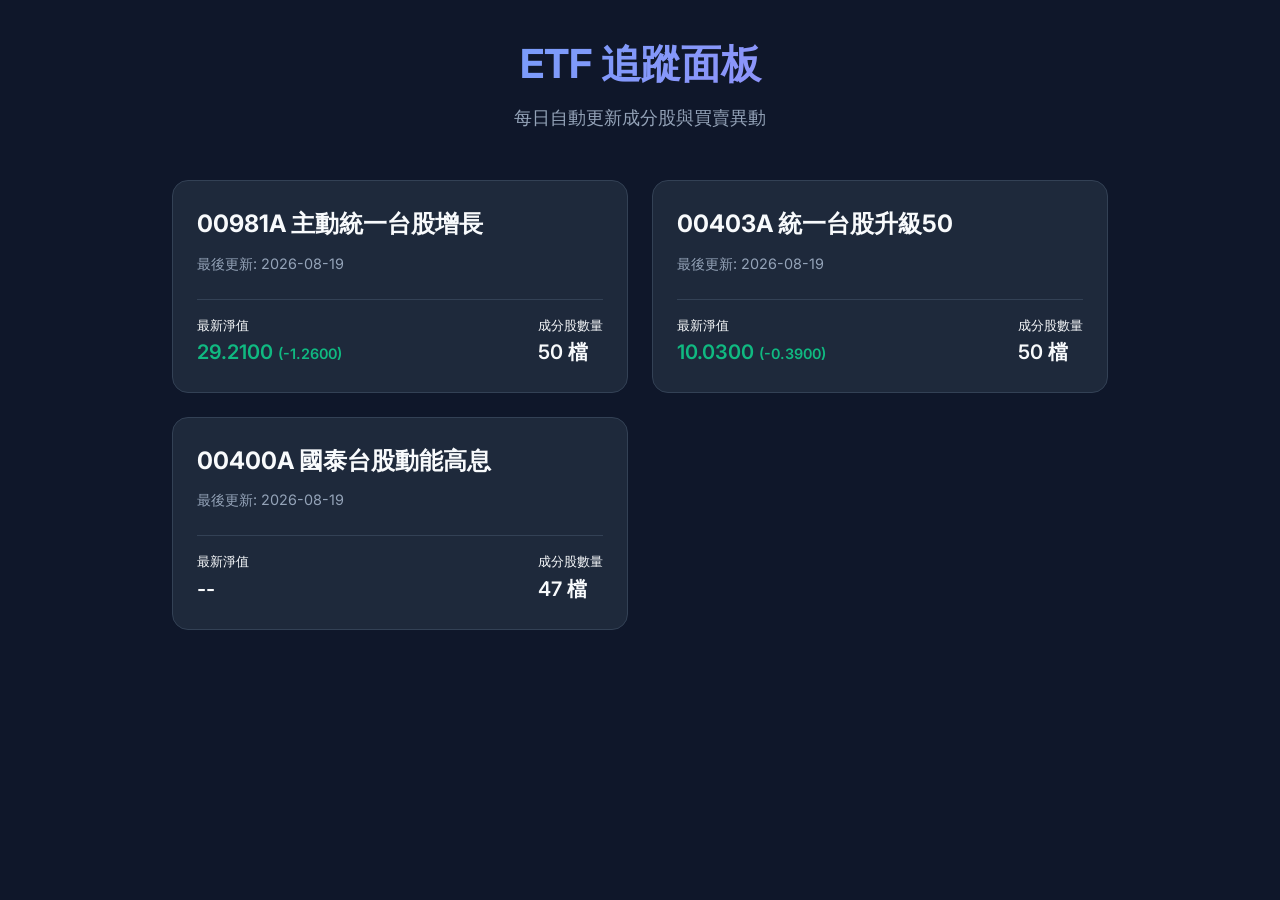
==== index.html @ e18d9647 "Add GitHub Actions workflow and Web UI" ====
<!DOCTYPE html>
<html lang="zh-TW">
<head>
    <meta charset="UTF-8">
    <meta name="viewport" content="width=device-width, initial-scale=1.0">
    <title>ETF 持股與異動追蹤</title>
    <link rel="stylesheet" href="style.css">
    <link href="https://fonts.googleapis.com/css2?family=Inter:wght@400;500;600;700&display=swap" rel="stylesheet">
</head>
<body>
    <div id="app">
        <!-- 導覽列 -->
        <header>
            <div class="header-content">
                <h1>ETF 追蹤面板</h1>
                <p>每日自動更新成分股與買賣異動</p>
            </div>
        </header>

        <!-- 首頁 (ETF 卡片列表) -->
        <main id="home-view" class="view active">
            <div class="cards-container" id="etf-cards">
                <!-- 卡片將由 JS 動態生成 -->
            </div>
        </main>

        <!-- 詳細頁面 -->
        <main id="detail-view" class="view">
            <button id="back-btn" class="btn-back">
                <svg width="24" height="24" viewBox="0 0 24 24" fill="none" stroke="currentColor" stroke-width="2" stroke-linecap="round" stroke-linejoin="round"><path d="M19 12H5M12 19l-7-7 7-7"/></svg>
                返回列表
            </button>
            
            <div class="detail-header">
                <h2 id="detail-title">--</h2>
                <div class="detail-meta">
                    <span id="detail-date" class="badge">--</span>
                    <span id="detail-nav" class="badge highlight">--</span>
                </div>
            </div>

            <div class="tabs">
                <button class="tab-btn active" data-target="changes-content">今日異動</button>
                <button class="tab-btn" data-target="holdings-content">所有持股</button>
            </div>

            <div class="tab-content">
                <!-- 今日異動 -->
                <div id="changes-content" class="content-pane active">
                    <div id="summary-cards" class="summary-grid">
                        <!-- 總結卡片動態生成 -->
                    </div>
                    
                    <div class="changes-lists">
                        <div class="change-section" id="added-section" style="display:none;">
                            <h3 class="text-green">🟢 新增成分股</h3>
                            <ul id="added-list" class="item-list"></ul>
                        </div>
                        <div class="change-section" id="removed-section" style="display:none;">
                            <h3 class="text-red">🔴 剔除成分股</h3>
                            <ul id="removed-list" class="item-list"></ul>
                        </div>
                        <div class="change-section" id="changed-section" style="display:none;">
                            <h3 class="text-blue">🔄 持股異動</h3>
                            <div class="table-responsive">
                                <table class="data-table">
                                    <thead>
                                        <tr>
                                            <th>股票</th>
                                            <th>股數變化</th>
                                            <th>權重變化</th>
                                            <th>收盤價</th>
                                            <th>估算買賣金額</th>
                                        </tr>
                                    </thead>
                                    <tbody id="changed-tbody"></tbody>
                                </table>
                            </div>
                        </div>
                        <div id="no-changes-msg" class="empty-state" style="display:none;">
                            <p>今日無任何持股變動</p>
                        </div>
                    </div>
                </div>

                <!-- 所有持股 -->
                <div id="holdings-content" class="content-pane">
                    <div class="table-responsive">
                        <table class="data-table">
                            <thead>
                                <tr>
                                    <th>排名</th>
                                    <th>股票名稱</th>
                                    <th>權重</th>
                                    <th>股數</th>
                                    <th>收盤價</th>
                                    <th>總市值(估)</th>
                                </tr>
                            </thead>
                            <tbody id="holdings-tbody"></tbody>
                        </table>
                    </div>
                </div>
            </div>
        </main>
    </div>

    <script src="app.js"></script>
</body>
</html>
---- style.css ----
:root {
    --bg-color: #0f172a;
    --card-bg: #1e293b;
    --text-primary: #f8fafc;
    --text-secondary: #94a3b8;
    --accent: #3b82f6;
    --accent-hover: #60a5fa;
    --green: #10b981;
    --red: #ef4444;
    --border: #334155;
    --glow: rgba(59, 130, 246, 0.5);
}

* {
    margin: 0;
    padding: 0;
    box-sizing: border-box;
}

body {
    font-family: 'Inter', -apple-system, BlinkMacSystemFont, sans-serif;
    background-color: var(--bg-color);
    color: var(--text-primary);
    line-height: 1.6;
    -webkit-font-smoothing: antialiased;
}

#app {
    max-width: 1000px;
    margin: 0 auto;
    padding: 2rem;
}

header {
    text-align: center;
    margin-bottom: 3rem;
    position: relative;
}

header h1 {
    font-size: 2.5rem;
    font-weight: 700;
    background: linear-gradient(135deg, #60a5fa, #a78bfa);
    -webkit-background-clip: text;
    -webkit-text-fill-color: transparent;
    margin-bottom: 0.5rem;
}

header p {
    color: var(--text-secondary);
    font-size: 1.1rem;
}

/* Views */
.view {
    display: none;
    animation: fadeIn 0.4s ease;
}

.view.active {
    display: block;
}

@keyframes fadeIn {
    from { opacity: 0; transform: translateY(10px); }
    to { opacity: 1; transform: translateY(0); }
}

/* Cards */
.cards-container {
    display: grid;
    grid-template-columns: repeat(auto-fit, minmax(300px, 1fr));
    gap: 1.5rem;
}

.card {
    background: var(--card-bg);
    border-radius: 16px;
    padding: 1.5rem;
    border: 1px solid var(--border);
    cursor: pointer;
    transition: all 0.3s cubic-bezier(0.4, 0, 0.2, 1);
    position: relative;
    overflow: hidden;
}

.card::before {
    content: '';
    position: absolute;
    top: 0; left: 0; right: 0; height: 4px;
    background: linear-gradient(90deg, var(--accent), #a78bfa);
    opacity: 0;
    transition: opacity 0.3s;
}

.card:hover {
    transform: translateY(-5px);
    box-shadow: 0 10px 25px -5px rgba(0, 0, 0, 0.5), 0 0 15px var(--glow);
    border-color: var(--accent);
}

.card:hover::before {
    opacity: 1;
}

.card h2 {
    font-size: 1.5rem;
    margin-bottom: 0.5rem;
}

.card p {
    color: var(--text-secondary);
    font-size: 0.9rem;
    margin-bottom: 1rem;
}

.card-stats {
    display: flex;
    justify-content: space-between;
    align-items: center;
    margin-top: 1.5rem;
    padding-top: 1rem;
    border-top: 1px solid var(--border);
}

.stat-value {
    font-size: 1.25rem;
    font-weight: 600;
}

/* Detail View */
.btn-back {
    background: transparent;
    border: none;
    color: var(--text-secondary);
    font-size: 1rem;
    cursor: pointer;
    display: flex;
    align-items: center;
    gap: 0.5rem;
    margin-bottom: 2rem;
    transition: color 0.2s;
    font-family: inherit;
}

.btn-back:hover {
    color: var(--text-primary);
}

.detail-header {
    display: flex;
    justify-content: space-between;
    align-items: center;
    margin-bottom: 2rem;
    flex-wrap: wrap;
    gap: 1rem;
}

.detail-header h2 {
    font-size: 2rem;
}

.badge {
    background: var(--border);
    padding: 0.25rem 0.75rem;
    border-radius: 9999px;
    font-size: 0.875rem;
    font-weight: 500;
}

.badge.highlight {
    background: rgba(59, 130, 246, 0.2);
    color: #60a5fa;
    border: 1px solid rgba(59, 130, 246, 0.3);
}

/* Tabs */
.tabs {
    display: flex;
    gap: 1rem;
    border-bottom: 1px solid var(--border);
    margin-bottom: 2rem;
}

.tab-btn {
    background: transparent;
    border: none;
    color: var(--text-secondary);
    font-size: 1.1rem;
    padding: 0.75rem 1.5rem;
    cursor: pointer;
    position: relative;
    transition: color 0.2s;
    font-family: inherit;
    font-weight: 500;
}

.tab-btn:hover {
    color: var(--text-primary);
}

.tab-btn.active {
    color: var(--accent);
}

.tab-btn.active::after {
    content: '';
    position: absolute;
    bottom: -1px;
    left: 0;
    right: 0;
    height: 2px;
    background-color: var(--accent);
    box-shadow: 0 -2px 10px var(--glow);
}

.content-pane {
    display: none;
    animation: fadeIn 0.3s ease;
}

.content-pane.active {
    display: block;
}

/* Tables */
.table-responsive {
    overflow-x: auto;
    background: var(--card-bg);
    border-radius: 12px;
    border: 1px solid var(--border);
}

.data-table {
    width: 100%;
    border-collapse: collapse;
    text-align: left;
}

.data-table th, .data-table td {
    padding: 1rem;
    border-bottom: 1px solid var(--border);
    white-space: nowrap;
}

.data-table th {
    background: rgba(15, 23, 42, 0.5);
    color: var(--text-secondary);
    font-weight: 500;
}

.data-table tr:last-child td {
    border-bottom: none;
}

.data-table tbody tr:hover {
    background: rgba(255, 255, 255, 0.02);
}

/* Summary Cards */
.summary-grid {
    display: grid;
    grid-template-columns: repeat(auto-fit, minmax(200px, 1fr));
    gap: 1rem;
    margin-bottom: 2rem;
}

.summary-card {
    background: rgba(15, 23, 42, 0.3);
    border: 1px solid var(--border);
    border-radius: 12px;
    padding: 1.25rem;
    text-align: center;
}

.summary-card .label {
    color: var(--text-secondary);
    font-size: 0.875rem;
    margin-bottom: 0.5rem;
    display: block;
}

.summary-card .value {
    font-size: 1.5rem;
    font-weight: 600;
}

/* Utilities */
.text-green { color: var(--green); }
.text-red { color: var(--red); }
.text-blue { color: #60a5fa; }
.bg-green-soft { background: rgba(16, 185, 129, 0.1); color: var(--green); padding: 0.2rem 0.5rem; border-radius: 4px; }
.bg-red-soft { background: rgba(239, 68, 68, 0.1); color: var(--red); padding: 0.2rem 0.5rem; border-radius: 4px; }

.item-list {
    list-style: none;
    margin-bottom: 1.5rem;
    background: var(--card-bg);
    border-radius: 12px;
    border: 1px solid var(--border);
    padding: 0.5rem;
}

.item-list li {
    padding: 0.75rem 1rem;
    border-bottom: 1px solid var(--border);
}

.item-list li:last-child {
    border-bottom: none;
}

.change-section h3 {
    margin-bottom: 1rem;
    margin-top: 2rem;
    font-size: 1.2rem;
}

.empty-state {
    text-align: center;
    padding: 3rem;
    background: var(--card-bg);
    border-radius: 12px;
    border: 1px dashed var(--border);
    color: var(--text-secondary);
    margin-top: 2rem;
}

@media (max-width: 768px) {
    #app { padding: 1rem; }
    header h1 { font-size: 2rem; }
    .cards-container { grid-template-columns: 1fr; }
}
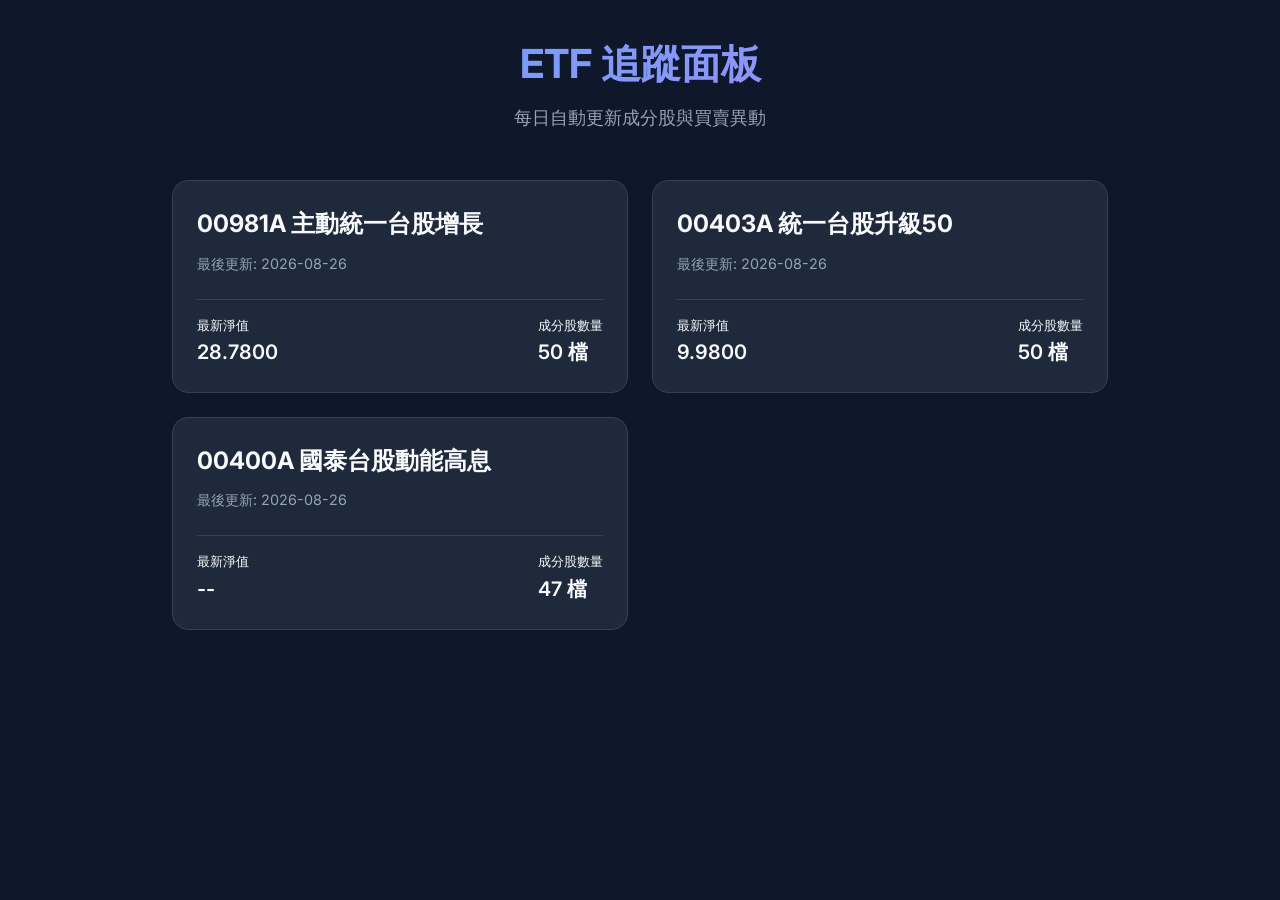
==== commit 7ff2c93e: "Add average price column to UI" ====
--- a/index.html
+++ b/index.html
@@ -94,6 +94,7 @@
                                     <th>權重</th>
                                     <th>股數</th>
                                     <th>收盤價</th>
+                                    <th>均價(估)</th>
                                     <th>總市值(估)</th>
                                 </tr>
                             </thead>
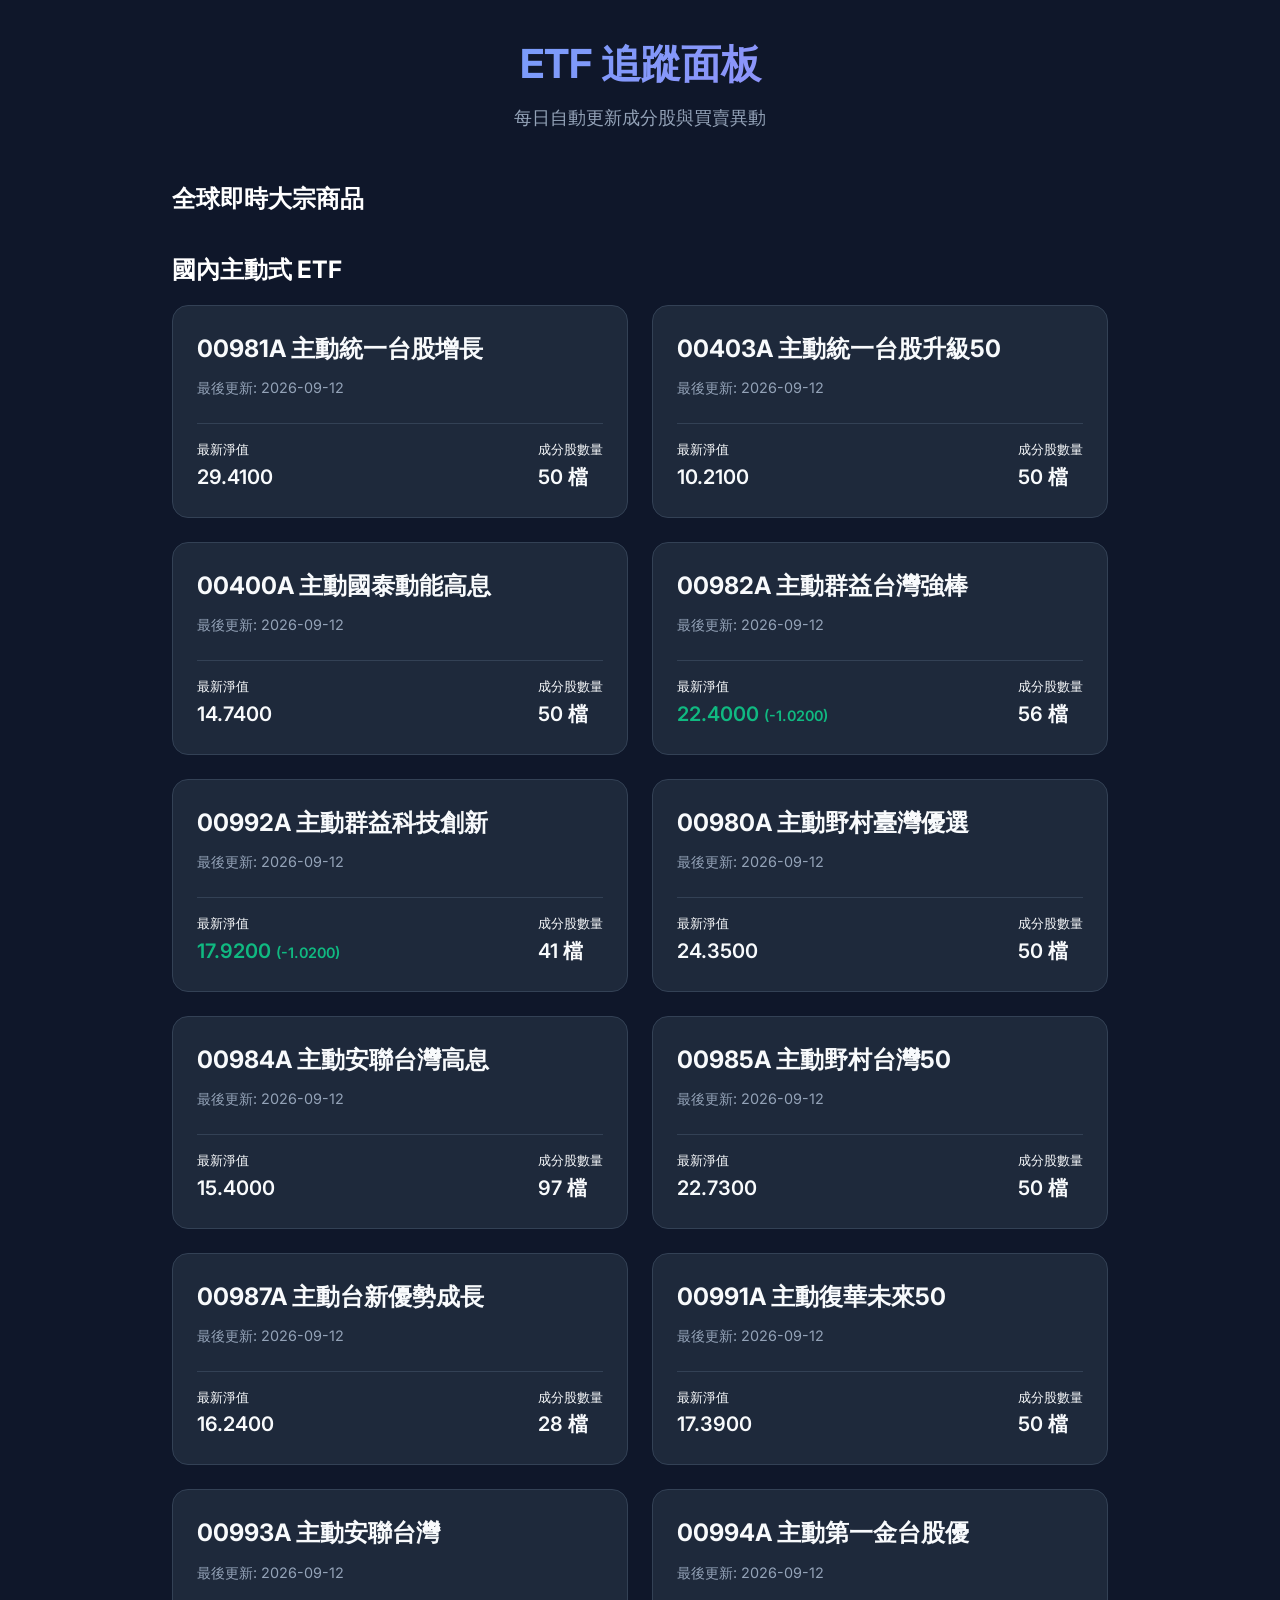
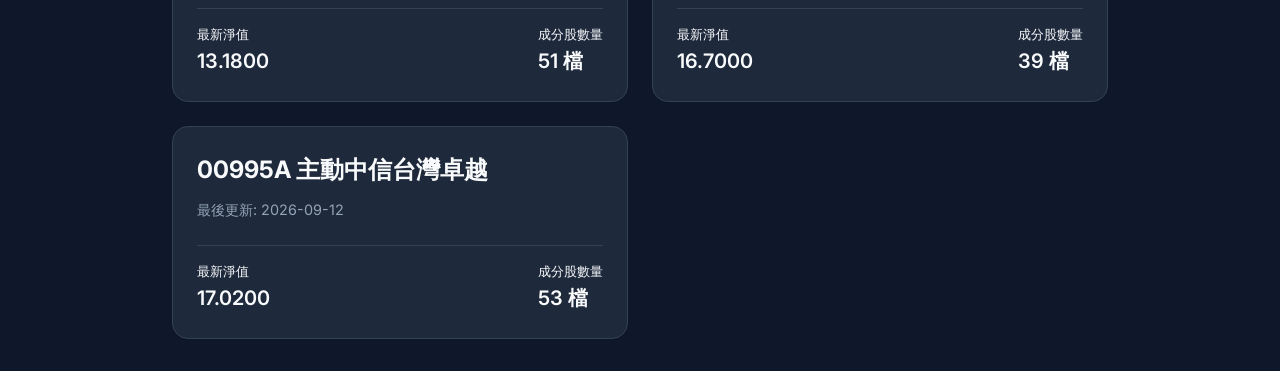
==== commit 5c2f92c4: "Add TradingView widget for Brent Crude Oil" ====
--- a/index.html
+++ b/index.html
@@ -19,6 +19,34 @@
 
         <!-- 首頁 (ETF 卡片列表) -->
         <main id="home-view" class="view active">
+            
+            <div class="section-header" style="margin-bottom: 1rem;">
+                <h2 style="font-size: 1.5rem; color: #fff;">全球即時大宗商品</h2>
+            </div>
+            
+            <!-- TradingView Widget BEGIN -->
+            <div class="tradingview-widget-container" style="margin-bottom: 2rem;">
+              <div class="tradingview-widget-container__widget"></div>
+              <script type="text/javascript" src="https://s3.tradingview.com/external-embedding/embed-widget-mini-symbol-overview.js" async>
+              {
+              "symbol": "TVC:UKOIL",
+              "width": "100%",
+              "height": "220",
+              "locale": "zh_TW",
+              "dateRange": "1D",
+              "colorTheme": "dark",
+              "isTransparent": true,
+              "autosize": false,
+              "largeChartUrl": ""
+            }
+              </script>
+            </div>
+            <!-- TradingView Widget END -->
+
+            <div class="section-header" style="margin-bottom: 1rem;">
+                <h2 style="font-size: 1.5rem; color: #fff;">國內主動式 ETF</h2>
+            </div>
+
             <div class="cards-container" id="etf-cards">
                 <!-- 卡片將由 JS 動態生成 -->
             </div>
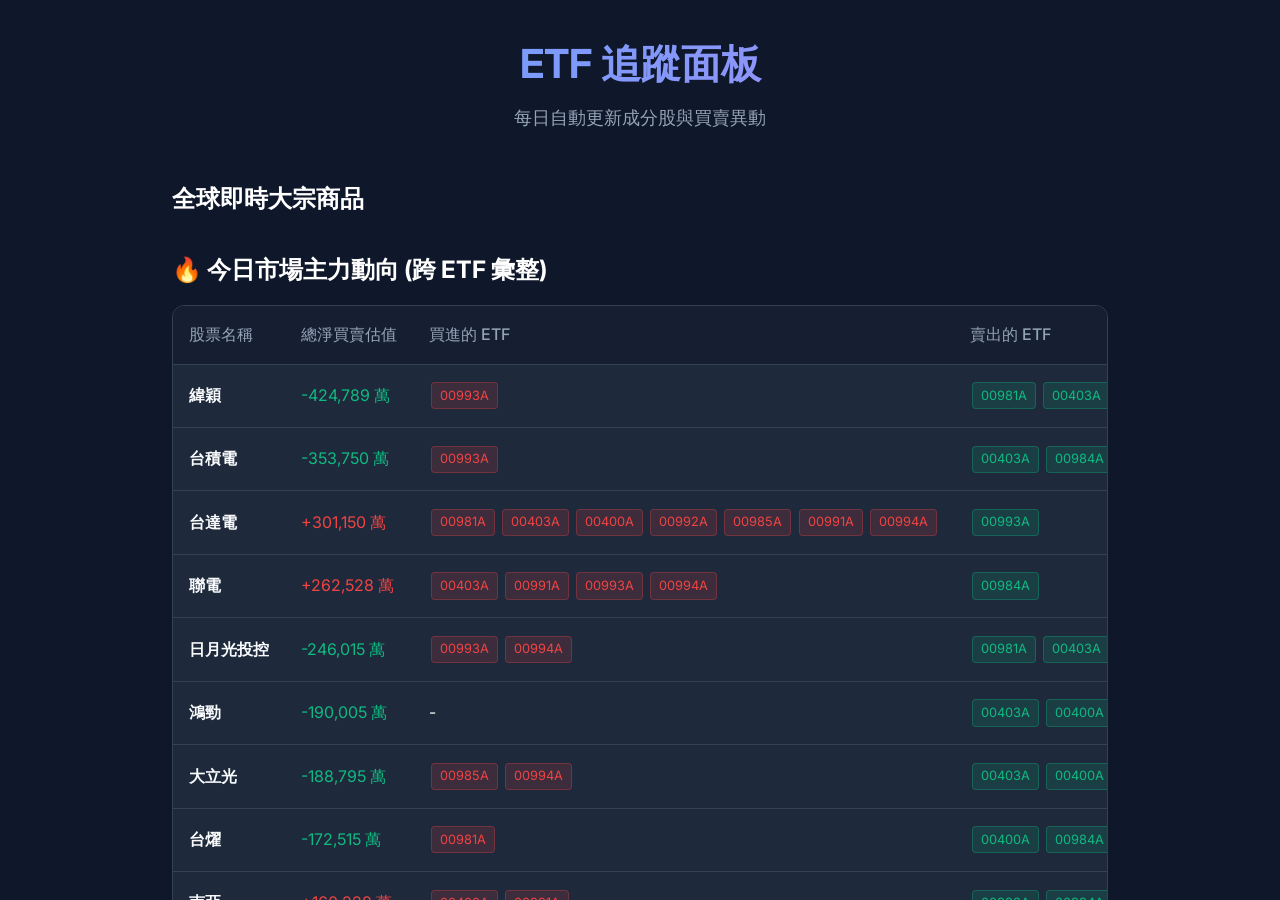
==== commit d30754e4: "feat: Add cross-ETF market activity dashboard" ====
--- a/index.html
+++ b/index.html
@@ -43,8 +43,29 @@
             </div>
             <!-- TradingView Widget END -->
 
+            <!-- 新增：市場主力動向 -->
             <div class="section-header" style="margin-bottom: 1rem;">
-                <h2 style="font-size: 1.5rem; color: #fff;">國內主動式 ETF</h2>
+                <h2 style="font-size: 1.5rem; color: #fff;">🔥 今日市場主力動向 (跨 ETF 彙整)</h2>
+            </div>
+            
+            <div class="table-responsive" style="margin-bottom: 2rem;">
+                <table class="data-table">
+                    <thead>
+                        <tr>
+                            <th>股票名稱</th>
+                            <th>總淨買賣估值</th>
+                            <th>買進的 ETF</th>
+                            <th>賣出的 ETF</th>
+                        </tr>
+                    </thead>
+                    <tbody id="market-activity-tbody">
+                        <tr><td colspan="4" style="text-align:center; color: var(--text-secondary);">資料彙整中...</td></tr>
+                    </tbody>
+                </table>
+            </div>
+
+            <div class="section-header" style="margin-bottom: 1rem;">
+                <h2 style="font-size: 1.5rem; color: #fff;">主動式 ETF 列表</h2>
             </div>
 
             <div class="cards-container" id="etf-cards">
--- a/style.css
+++ b/style.css
@@ -331,3 +331,26 @@
     header h1 { font-size: 2rem; }
     .cards-container { grid-template-columns: 1fr; }
 }
+
+/* ETF Tags */
+.etf-tag {
+    display: inline-block;
+    padding: 0.15rem 0.5rem;
+    border-radius: 4px;
+    font-size: 0.8rem;
+    margin: 0.1rem;
+    white-space: nowrap;
+    border: 1px solid transparent;
+}
+
+.etf-tag-buy {
+    background: rgba(239, 68, 68, 0.15); /* bg-red-soft */
+    color: var(--red);
+    border-color: rgba(239, 68, 68, 0.3);
+}
+
+.etf-tag-sell {
+    background: rgba(16, 185, 129, 0.15); /* bg-green-soft */
+    color: var(--green);
+    border-color: rgba(16, 185, 129, 0.3);
+}
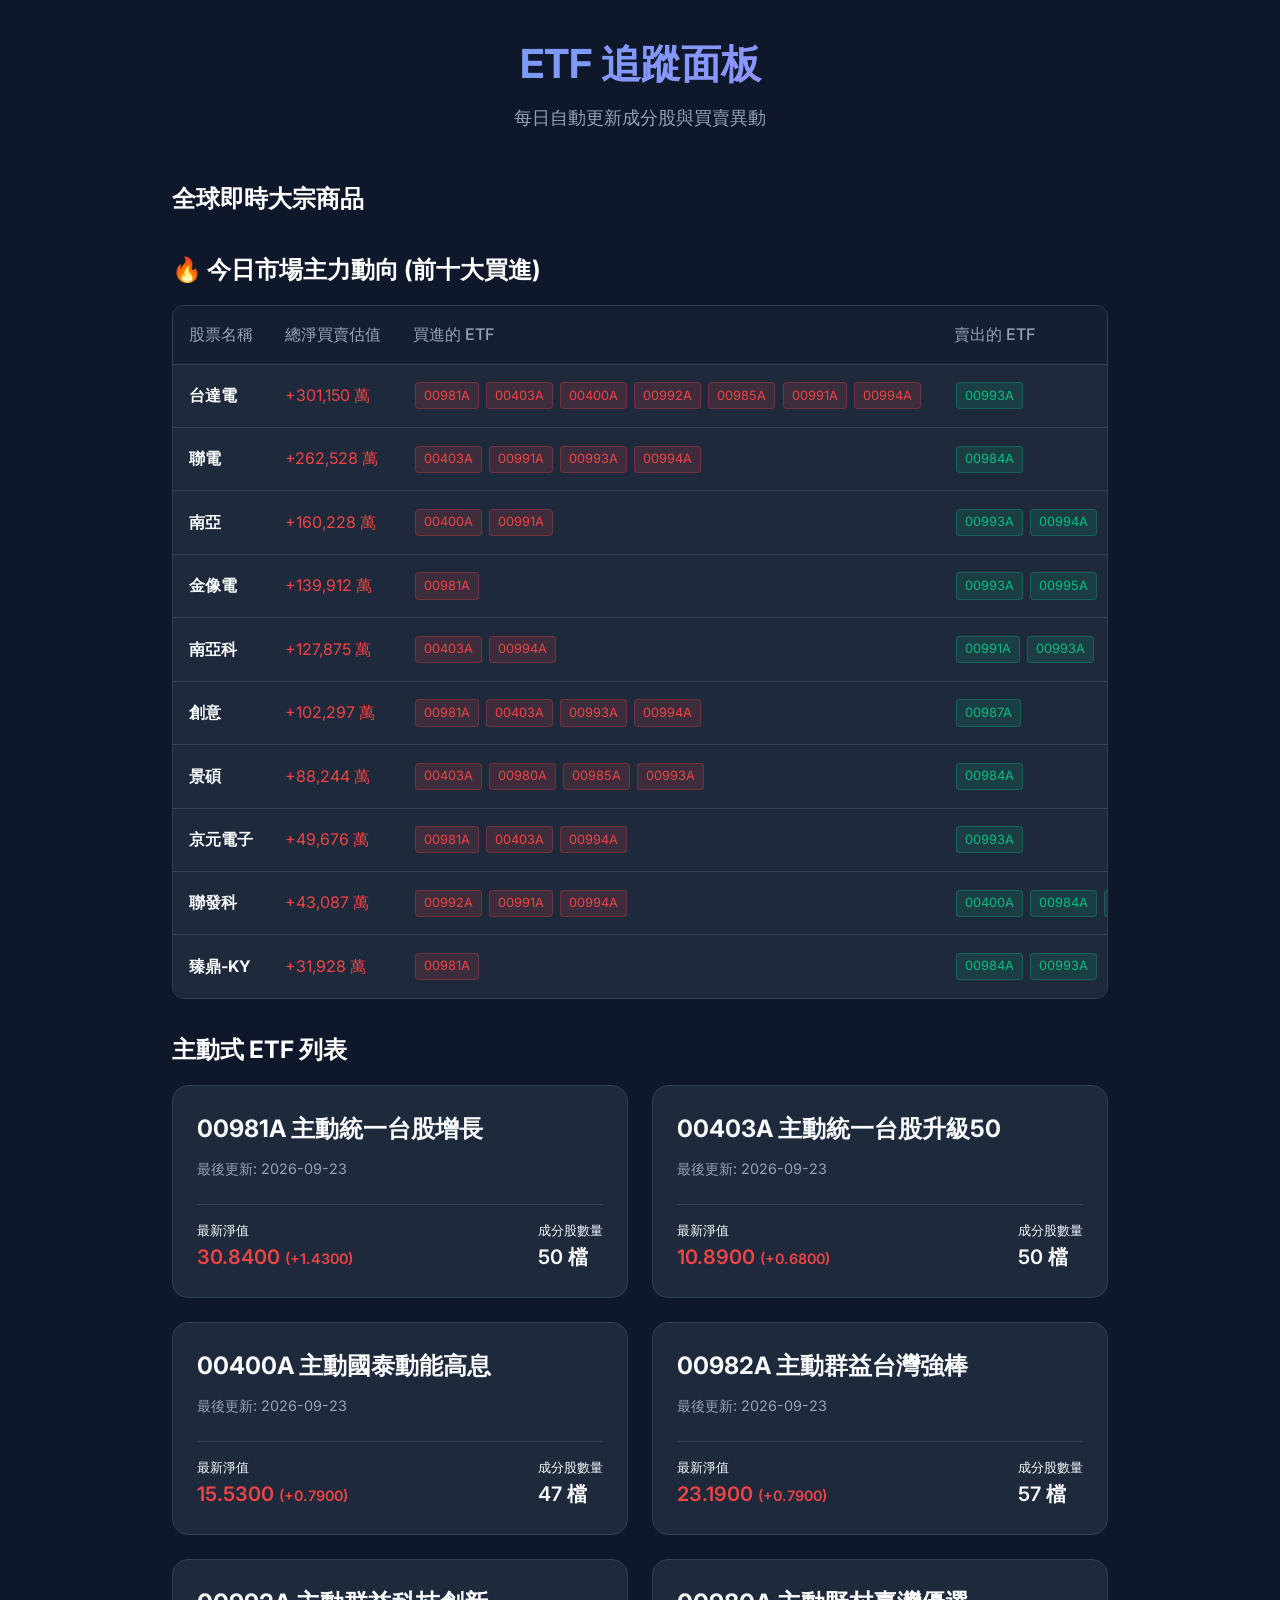
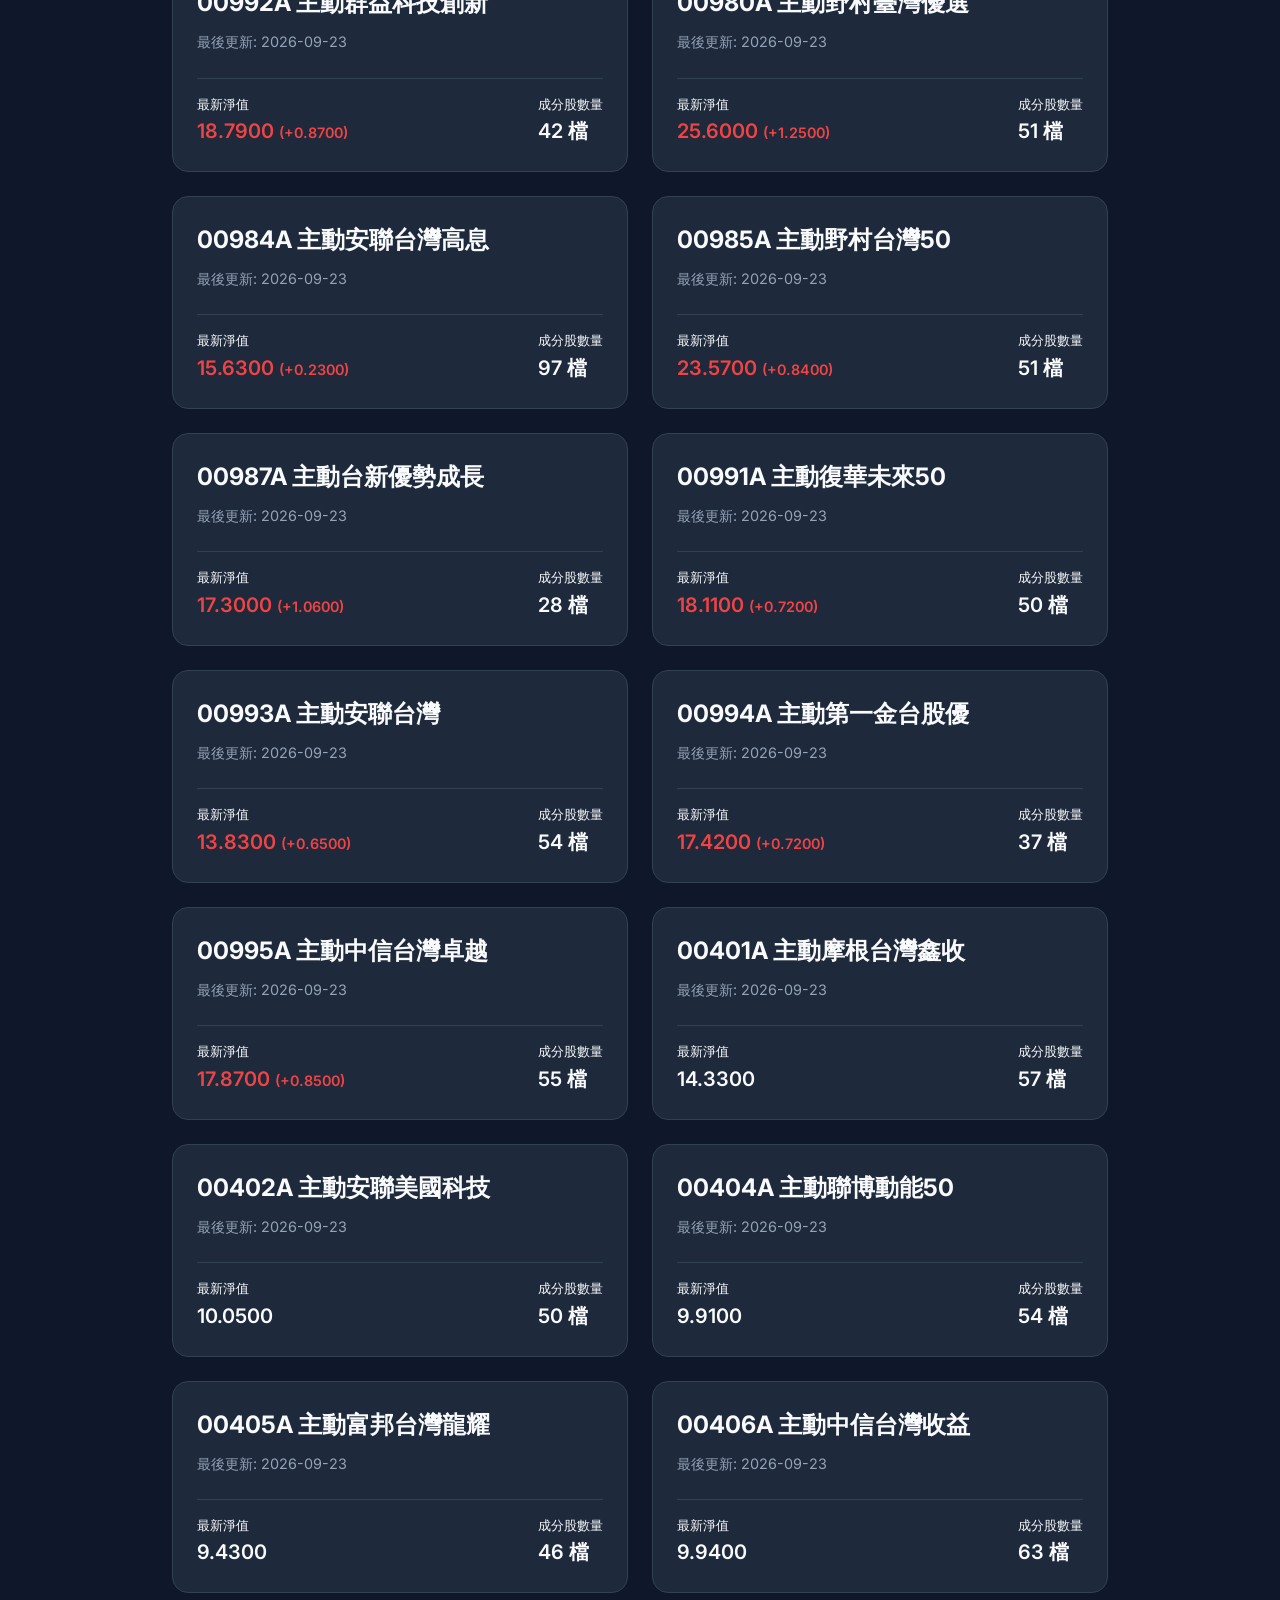
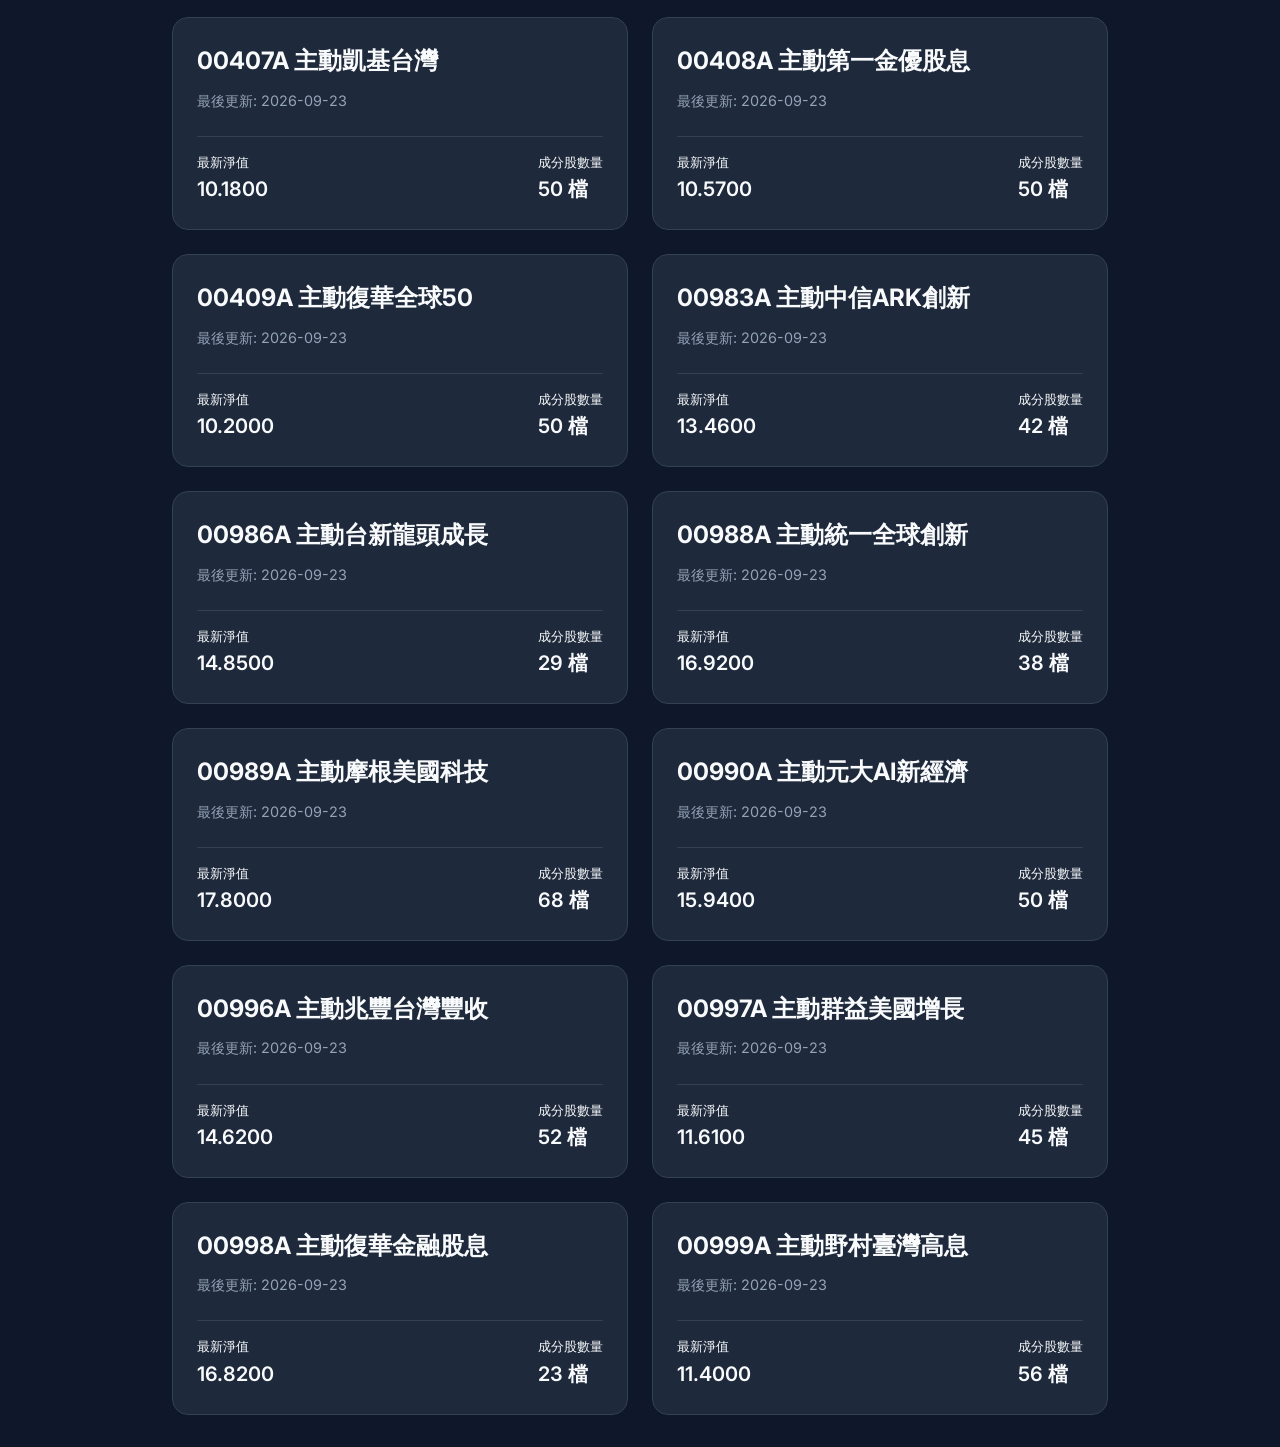
==== commit 2a0eca3d: "feat: change market activity to top 10 buys" ====
--- a/index.html
+++ b/index.html
@@ -45,7 +45,7 @@
 
             <!-- 新增：市場主力動向 -->
             <div class="section-header" style="margin-bottom: 1rem;">
-                <h2 style="font-size: 1.5rem; color: #fff;">🔥 今日市場主力動向 (跨 ETF 彙整)</h2>
+                <h2 style="font-size: 1.5rem; color: #fff;">🔥 今日市場主力動向 (前十大買進)</h2>
             </div>
             
             <div class="table-responsive" style="margin-bottom: 2rem;">
